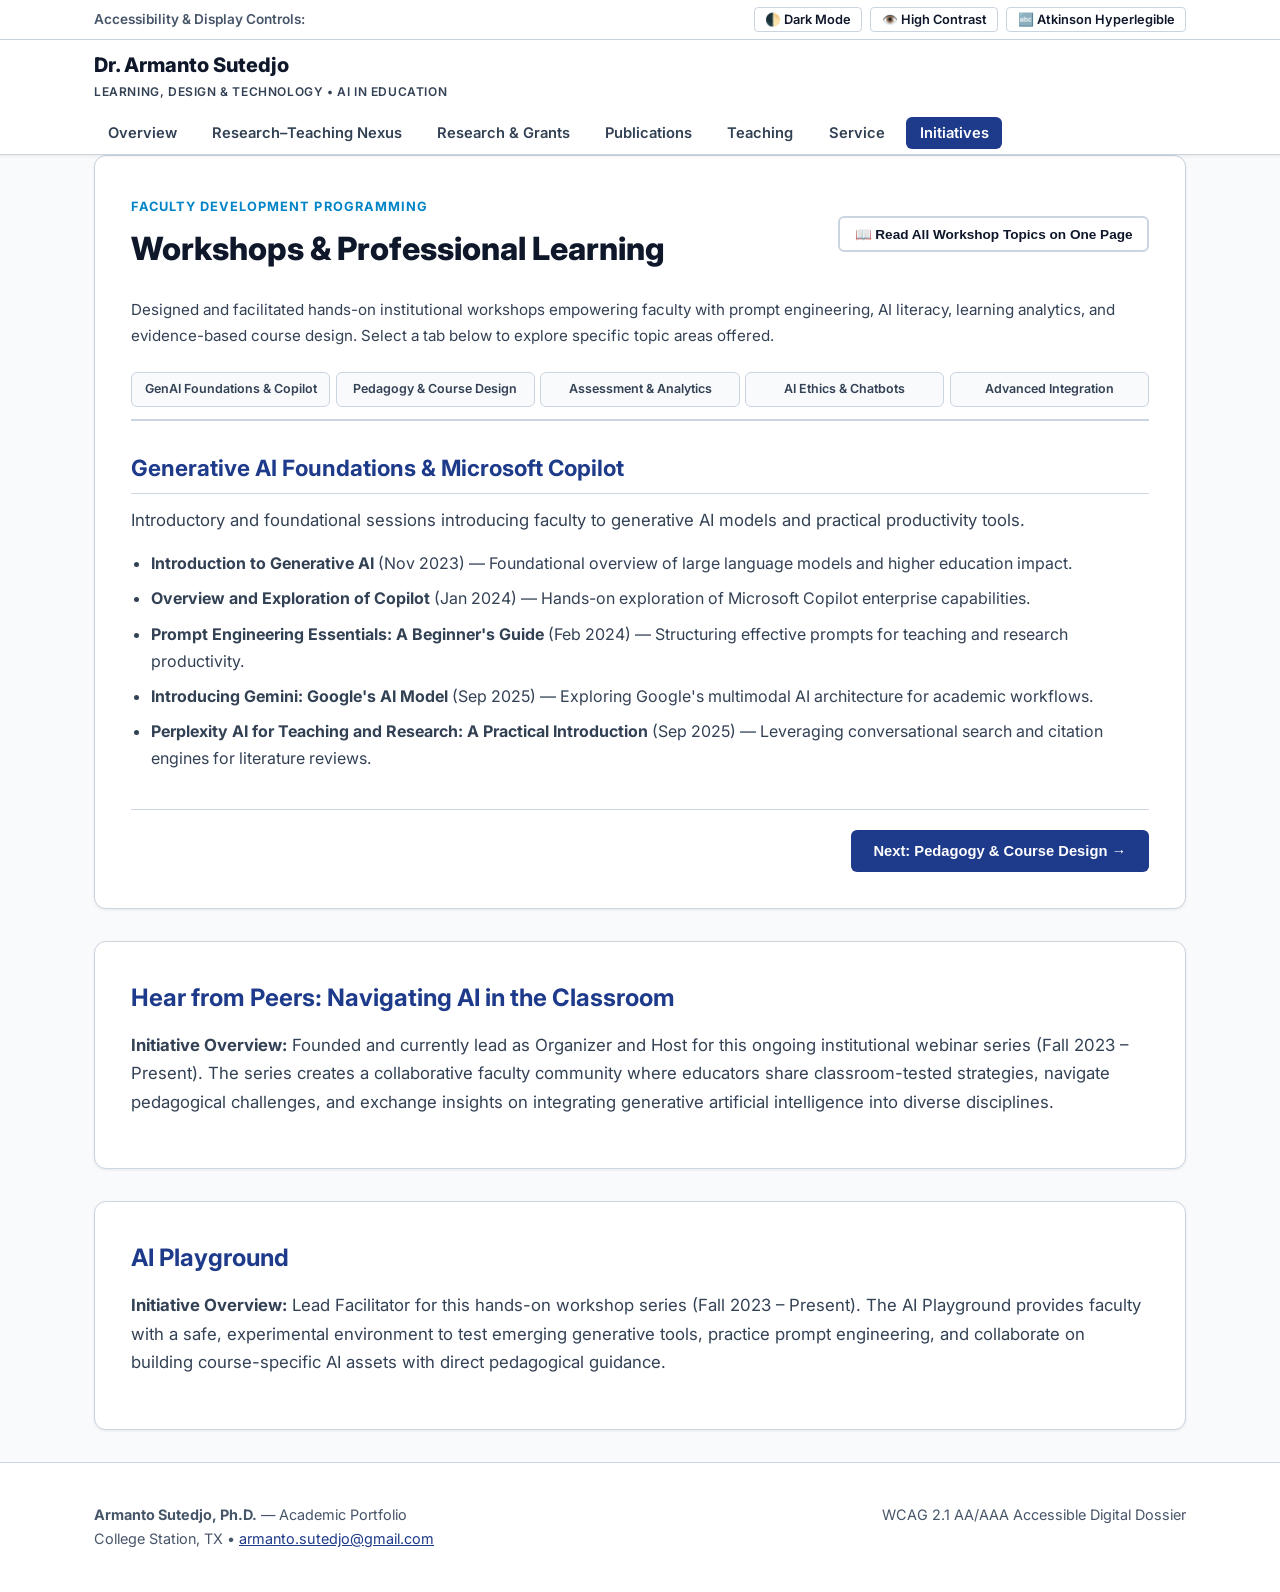
==== initiatives.html @ 825a6c4b "Add files via upload" ====
<!DOCTYPE html>
<html lang="en">
<head>
  <meta charset="UTF-8">
  <meta name="viewport" content="width=device-width, initial-scale=1.0">
  <meta name="description" content="Initiatives & Faculty Development — Academic Portfolio of Dr. Armanto Sutedjo">
  <title>Initiatives | Dr. Armanto Sutedjo</title>
  <link rel="preconnect" href="https://fonts.googleapis.com">
  <link rel="preconnect" href="https://fonts.gstatic.com" crossorigin>
  <link href="https://fonts.googleapis.com/css2?family=Atkinson+Hyperlegible:ital,wght@0,400;0,700;1,400&family=Inter:wght@400;500;600;700;800&family=Fira+Code:wght@500&display=swap" rel="stylesheet">
  <link rel="stylesheet" href="css/styles.css">
</head>
<body>
  <a href="#main-content" class="skip-link">Skip to main content</a>
  <div id="sr-announcer" class="sr-only" aria-live="polite" aria-atomic="true"></div>

  <aside class="a11y-bar" aria-label="Accessibility preferences">
    <div class="container a11y-container">
      <span style="font-weight:600; color:var(--text-light);">Accessibility &amp; Display Controls:</span>
      <div class="a11y-controls">
        <button type="button" class="a11y-btn" id="toggle-theme" aria-pressed="false">🌓 Dark Mode</button>
        <button type="button" class="a11y-btn" id="toggle-contrast" aria-pressed="false">👁️ High Contrast</button>
        <button type="button" class="a11y-btn" id="toggle-font" aria-pressed="false">🔤 Atkinson Hyperlegible</button>
      </div>
    </div>
  </aside>

  <header class="site-header" role="banner">
    <div class="container nav-container">
      <a href="index.html" class="brand-link">
        <span class="brand-name">Dr. Armanto Sutedjo</span>
        <span class="brand-title">Learning, Design &amp; Technology • AI in Education</span>
      </a>
      <nav aria-label="Primary portfolio navigation">
        <ul>
          <li><a href="index.html">Overview</a></li>
          <li><a href="nexus.html">Research–Teaching Nexus</a></li>
          <li><a href="research.html">Research & Grants</a></li>
          <li><a href="publications.html">Publications</a></li>
          <li><a href="teaching.html">Teaching</a></li>
          <li><a href="service.html">Service</a></li>
          <li><a href="initiatives.html" aria-current="page">Initiatives</a></li>
        </ul>
      </nav>
    </div>
  </header>

  <main id="main-content" class="container" role="main">
    
    <!-- Section 1: Workshops (Tabbed by Topic) -->
    <section class="card" aria-labelledby="workshops-heading">
      <div class="tabs-header-bar">
        <div>
          <span style="font-size:0.8rem; font-weight:700; text-transform:uppercase; letter-spacing:0.08em; color:var(--accent);">Faculty Development Programming</span>
          <h1 id="workshops-heading" style="font-size:2rem; font-weight:800; color:var(--text-main); margin-top:0.2rem;">Workshops &amp; Professional Learning</h1>
        </div>
        <div>
          <button type="button" class="btn btn-secondary" id="toggle-all-workshop-tabs" aria-pressed="false" style="padding:0.5rem 0.9rem; font-size:0.85rem;">
            📖 Read All Workshop Topics on One Page
          </button>
        </div>
      </div>

      <p style="color:var(--text-muted); font-size:0.95rem; margin-bottom:1.5rem;">
        Designed and facilitated hands-on institutional workshops empowering faculty with prompt engineering, AI literacy, learning analytics, and evidence-based course design. Select a tab below to explore specific topic areas offered.
      </p>

      <!-- Accessible ARIA Tablist for Workshops (5 tabs fitting strict width-fit grid) -->
      <div class="tablist-nav" id="workshop-tablist" role="tablist" aria-label="Workshop Topic Categories">
        <button type="button" role="tab" class="tab-btn" id="tab-ws-1" aria-selected="true" aria-controls="panel-ws-1" tabindex="0">
          GenAI Foundations &amp; Copilot
        </button>
        <button type="button" role="tab" class="tab-btn" id="tab-ws-2" aria-selected="false" aria-controls="panel-ws-2" tabindex="-1">
          Pedagogy &amp; Course Design
        </button>
        <button type="button" role="tab" class="tab-btn" id="tab-ws-3" aria-selected="false" aria-controls="panel-ws-3" tabindex="-1">
          Assessment &amp; Analytics
        </button>
        <button type="button" role="tab" class="tab-btn" id="tab-ws-4" aria-selected="false" aria-controls="panel-ws-4" tabindex="-1">
          AI Ethics &amp; Chatbots
        </button>
        <button type="button" role="tab" class="tab-btn" id="tab-ws-5" aria-selected="false" aria-controls="panel-ws-5" tabindex="-1">
          Advanced Integration
        </button>
      </div>

      <!-- Tab Panels Container -->
      <div id="workshop-panels-wrapper">

        <!-- Tab 1: GenAI Foundations & Copilot -->
        <section id="panel-ws-1" role="tabpanel" aria-labelledby="tab-ws-1" tabindex="0" class="tab-panel active markdown-body">
          <h2>Generative AI Foundations &amp; Microsoft Copilot</h2>
          <p style="color:var(--text-muted); margin-bottom:1rem;">Introductory and foundational sessions introducing faculty to generative AI models and practical productivity tools.</p>
          <ul style="margin-left:1.25rem; color:var(--text-muted); line-height:1.7;">
            <li><strong>Introduction to Generative AI</strong> (Nov 2023) — Foundational overview of large language models and higher education impact.</li>
            <li><strong>Overview and Exploration of Copilot</strong> (Jan 2024) — Hands-on exploration of Microsoft Copilot enterprise capabilities.</li>
            <li><strong>Prompt Engineering Essentials: A Beginner's Guide</strong> (Feb 2024) — Structuring effective prompts for teaching and research productivity.</li>
            <li><strong>Introducing Gemini: Google's AI Model</strong> (Sep 2025) — Exploring Google's multimodal AI architecture for academic workflows.</li>
            <li><strong>Perplexity AI for Teaching and Research: A Practical Introduction</strong> (Sep 2025) — Leveraging conversational search and citation engines for literature reviews.</li>
          </ul>
          <div class="tab-footer-nav">
            <span></span>
            <button type="button" class="btn btn-primary tab-step-btn" data-goto-tab="tab-ws-2">Next: Pedagogy &amp; Course Design →</button>
          </div>
        </section>

        <!-- Tab 2: Pedagogy & Course Design -->
        <section id="panel-ws-2" role="tabpanel" aria-labelledby="tab-ws-2" tabindex="0" class="tab-panel markdown-body" hidden>
          <h2>Pedagogy &amp; Course Design</h2>
          <p style="color:var(--text-muted); margin-bottom:1rem;">Structured course design series establishing foundational learning outcomes, assessments, and engaging student experiences.</p>
          <ul style="margin-left:1.25rem; color:var(--text-muted); line-height:1.7;">
            <li><strong>Learning Outcomes - Foundations of a Well-Designed Course</strong> (Jun 2024, Nov 2024, Jul 2025) — Crafting measurable learning objectives.</li>
            <li><strong>Assessments - How Do You Know if Students are Achieving Learning Outcomes?</strong> (Jun 2024, Nov 2024, Jul 2025) — Designing aligned formative and summative assessments.</li>
            <li><strong>Learning Experiences - Designing for Deep Learning and Student Engagement</strong> (Jul 2024, Nov 2024, Sep 2025) — Active learning strategies and student-centered course structures.</li>
            <li><strong>Dynamic Engagement with UDL and LMS Tools</strong> (Jan 2025) — Universal Design for Learning principles integrated within digital learning environments.</li>
            <li><strong>Building Community and Dialogue through Your Assignments</strong> (Sep 2025) — Fostering peer interaction and critical inquiry.</li>
          </ul>
          <div class="tab-footer-nav">
            <button type="button" class="btn btn-secondary tab-step-btn" data-goto-tab="tab-ws-1">← Previous: GenAI Foundations</button>
            <button type="button" class="btn btn-primary tab-step-btn" data-goto-tab="tab-ws-3">Next: Assessment &amp; Analytics →</button>
          </div>
        </section>

        <!-- Tab 3: Assessment & Analytics -->
        <section id="panel-ws-3" role="tabpanel" aria-labelledby="tab-ws-3" tabindex="0" class="tab-panel markdown-body" hidden>
          <h2>Assessment &amp; Learning Analytics</h2>
          <p style="color:var(--text-muted); margin-bottom:1rem;">Workshops leveraging Canvas analytics, formative assessment tools, and peer review strategies.</p>
          <ul style="margin-left:1.25rem; color:var(--text-muted); line-height:1.7;">
            <li><strong>How can Analytics Shape Your Teaching? Delve into New Analytics in Canvas</strong> (Mar 2024, Jul 2024) — Interpreting LMS engagement data for timely interventions.</li>
            <li><strong>Data Week: Numbers Don't Lie! Taking Actions with Canvas New Analytics</strong> (Jan 2025) — Actionable data-informed course improvements.</li>
            <li><strong>Peerceptiv's New Features for Peer Assessment</strong> (Sep 2024) — Implementing structured peer review workflows.</li>
            <li><strong>Designing Effective Peer Assessments: A Hands-On Workshop with Peerceptiv</strong> (Sep 2025) — Calibrated peer grading rubrics.</li>
            <li><strong>Click, Engage, Learn: Using Poll Everywhere to Activate Student Thinking</strong> (Sep 2025) — Formative classroom polling and real-time feedback.</li>
          </ul>
          <div class="tab-footer-nav">
            <button type="button" class="btn btn-secondary tab-step-btn" data-goto-tab="tab-ws-2">← Previous: Pedagogy</button>
            <button type="button" class="btn btn-primary tab-step-btn" data-goto-tab="tab-ws-4">Next: AI Ethics &amp; Chatbots →</button>
          </div>
        </section>

        <!-- Tab 4: AI Ethics & Chatbots -->
        <section id="panel-ws-4" role="tabpanel" aria-labelledby="tab-ws-4" tabindex="0" class="tab-panel markdown-body" hidden>
          <h2>AI Ethics, Chatbots &amp; Higher-Order Thinking</h2>
          <p style="color:var(--text-muted); margin-bottom:1rem;">Focusing on academic integrity, ethical frameworks, and course-specific AI assistants.</p>
          <ul style="margin-left:1.25rem; color:var(--text-muted); line-height:1.7;">
            <li><strong>Generative AI: What about Ethics?</strong> (Mar 2024) — Addressing academic integrity, bias, and institutional guidelines.</li>
            <li><strong>Adapting AI in Education Using Course-Specific Chatbots</strong> (Sep 2024) — Building custom teaching assistants for specific course domains.</li>
            <li><strong>Designing Higher Order Thinking Questions using Copilots</strong> (Oct 2024, Mar 2025) — Scaffolding critical thinking through AI prompting.</li>
            <li><strong>Transforming Course Material into Collaborative Learning</strong> (Jan 2025) — AI-assisted curriculum authoring.</li>
          </ul>
          <div class="tab-footer-nav">
            <button type="button" class="btn btn-secondary tab-step-btn" data-goto-tab="tab-ws-3">← Previous: Assessment &amp; Analytics</button>
            <button type="button" class="btn btn-primary tab-step-btn" data-goto-tab="tab-ws-5">Next: Advanced Integration →</button>
          </div>
        </section>

        <!-- Tab 5: Advanced Integration -->
        <section id="panel-ws-5" role="tabpanel" aria-labelledby="tab-ws-5" tabindex="0" class="tab-panel markdown-body" hidden>
          <h2>Advanced Integration &amp; Specialized Workflows</h2>
          <p style="color:var(--text-muted); margin-bottom:1rem;">Advanced pedagogical applications across specialized medical, disciplinary, and productivity workflows.</p>
          <ul style="margin-left:1.25rem; color:var(--text-muted); line-height:1.7;">
            <li><strong>Proctoring Your Exam using Respondus LockDown Browser</strong> (Jun 2025) — Secure digital assessment configuration.</li>
            <li><strong>Integrating AI in Medical Work</strong> (Jun 2025) — Clinical AI literacy and professional application.</li>
            <li><strong>Integrating Social Learning and Peer Review Strategies</strong> (Jun 2025) — Collaborative cohort learning designs.</li>
            <li><strong>From Clicks to Credits: Leveraging Poll Everywhere for Graded and Formative Assessment</strong> (Oct 2025) — Blended assessment frameworks.</li>
            <li><strong>Maximizing Productivity with TAMU AI Tools</strong> (Oct 2025) — Streamlining faculty workflows with institutional tools.</li>
          </ul>
          <div class="tab-footer-nav">
            <button type="button" class="btn btn-secondary tab-step-btn" data-goto-tab="tab-ws-4">← Previous: AI Ethics &amp; Chatbots</button>
            <a href="#peer-heading" class="btn btn-primary">Scroll to Hear from Peers →</a>
          </div>
        </section>

      </div>
    </section>

    <!-- Section 2: Hear from Peers -->
    <section class="card" id="peer-section" aria-labelledby="peer-heading">
      <h2 id="peer-heading" style="font-size:1.5rem; color:var(--primary); margin-bottom:0.75rem;">Hear from Peers: Navigating AI in the Classroom</h2>
      <p style="color:var(--text-muted); font-size:1.05rem; margin-bottom:1rem;">
        <strong>Initiative Overview:</strong> Founded and currently lead as Organizer and Host for this ongoing institutional webinar series (Fall 2023 – Present). The series creates a collaborative faculty community where educators share classroom-tested strategies, navigate pedagogical challenges, and exchange insights on integrating generative artificial intelligence into diverse disciplines.
      </p>
    </section>

    <!-- Section 3: AI Playground -->
    <section class="card" id="playground-section" aria-labelledby="playground-heading">
      <h2 id="playground-heading" style="font-size:1.5rem; color:var(--primary); margin-bottom:0.75rem;">AI Playground</h2>
      <p style="color:var(--text-muted); font-size:1.05rem; margin-bottom:1rem;">
        <strong>Initiative Overview:</strong> Lead Facilitator for this hands-on workshop series (Fall 2023 – Present). The AI Playground provides faculty with a safe, experimental environment to test emerging generative tools, practice prompt engineering, and collaborate on building course-specific AI assets with direct pedagogical guidance.
      </p>
    </section>

  </main>

  <footer role="contentinfo">
    <div class="container" style="display:flex; justify-content:space-between; flex-wrap:wrap; gap:1rem;">
      <div>
        <strong>Armanto Sutedjo, Ph.D.</strong> — Academic Portfolio<br>
        <span>College Station, TX • <a href="mailto:armanto.sutedjo@gmail.com" style="color:var(--primary);">armanto.sutedjo@gmail.com</a></span>
      </div>
      <div>
        <span>WCAG 2.1 AA/AAA Accessible Digital Dossier</span>
      </div>
    </div>
  </footer>

  <script src="js/app.js"></script>
</body>
</html>
---- css/styles.css ----
/* ==========================================================================
   WCAG 2.1 AA/AAA Academic Portfolio Stylesheet
   Dr. Armanto Sutedjo — GitHub Pages Multi-Page Architecture
   ========================================================================== */
:root {
  --font-sans: 'Inter', -apple-system, BlinkMacSystemFont, "Segoe UI", Roboto, sans-serif;
  --font-mono: 'Fira Code', monospace;
  --bg-canvas: #f8fafc;
  --bg-card: #ffffff;
  --bg-card-subtle: #f1f5f9;
  --text-main: #0f172a;
  --text-muted: #334155;
  --text-light: #475569;
  --primary: #1e3a8a;
  --primary-hover: #172554;
  --accent: #0284c7;
  --accent-bg: #e0f2fe;
  --border-color: #cbd5e1;
  --focus-ring: #0284c7;
  --shadow-sm: 0 1px 3px rgba(0,0,0,0.08);
  --shadow-md: 0 4px 6px -1px rgba(0,0,0,0.08), 0 2px 4px -2px rgba(0,0,0,0.04);
}

[data-theme="dark"] {
  --bg-canvas: #090d16;
  --bg-card: #131b2e;
  --bg-card-subtle: #1c2640;
  --text-main: #f8fafc;
  --text-muted: #cbd5e1;
  --text-light: #94a3b8;
  --primary: #60a5fa;
  --primary-hover: #93c5fd;
  --accent: #38bdf8;
  --accent-bg: #0c4a6e;
  --border-color: #334155;
  --focus-ring: #38bdf8;
}

[data-font="hyperlegible"] {
  --font-sans: 'Atkinson Hyperlegible', sans-serif !important;
  letter-spacing: 0.03em;
  word-spacing: 0.05em;
  line-height: 1.8 !important;
}

[data-contrast="high"] {
  --bg-canvas: #ffffff !important;
  --bg-card: #ffffff !important;
  --text-main: #000000 !important;
  --text-muted: #111111 !important;
  --border-color: #000000 !important;
  --primary: #0000ee !important;
  --focus-ring: #d9381e !important;
}

[data-theme="dark"][data-contrast="high"] {
  --bg-canvas: #000000 !important;
  --bg-card: #000000 !important;
  --text-main: #ffffff !important;
  --text-muted: #eeeeee !important;
  --border-color: #ffffff !important;
  --primary: #66b3ff !important;
  --focus-ring: #ffea00 !important;
}

*, *::before, *::after {
  box-sizing: border-box;
  margin: 0;
  padding: 0;
}

body {
  font-family: var(--font-sans);
  background-color: var(--bg-canvas);
  color: var(--text-main);
  line-height: 1.7;
  transition: background-color 0.2s ease, color 0.2s ease;
}

.skip-link {
  position: absolute;
  top: -60px;
  left: 1rem;
  background: var(--primary);
  color: #ffffff;
  padding: 0.75rem 1.25rem;
  font-weight: 700;
  z-index: 10000;
  border-radius: 0 0 6px 6px;
  text-decoration: none;
}
.skip-link:focus {
  top: 0;
  outline: 3px solid var(--accent);
}

.sr-only {
  position: absolute;
  width: 1px;
  height: 1px;
  padding: 0;
  margin: -1px;
  overflow: hidden;
  clip: rect(0, 0, 0, 0);
  white-space: nowrap;
  border: 0;
}

a:focus-visible, button:focus-visible, [tabindex="0"]:focus-visible {
  outline: 3px solid var(--focus-ring);
  outline-offset: 3px;
}

.container {
  max-width: 1140px;
  margin: 0 auto;
  padding: 0 1.5rem;
}

/* Accessibility Bar */
.a11y-bar {
  background-color: var(--bg-card);
  border-bottom: 1px solid var(--border-color);
  padding: 0.45rem 0;
  font-size: 0.85rem;
}
.a11y-container {
  display: flex;
  justify-content: space-between;
  align-items: center;
  flex-wrap: wrap;
  gap: 0.75rem;
}
.a11y-controls {
  display: flex;
  gap: 0.5rem;
  flex-wrap: wrap;
}
.a11y-btn {
  background: transparent;
  border: 1px solid var(--border-color);
  color: var(--text-main);
  padding: 0.25rem 0.65rem;
  border-radius: 4px;
  cursor: pointer;
  font-size: 0.8rem;
  font-family: inherit;
  font-weight: 600;
}
.a11y-btn[aria-pressed="true"] {
  background-color: var(--primary);
  color: #ffffff;
  border-color: var(--primary);
}

/* Site Header & Multi-Page Navigation */
header.site-header {
  position: sticky;
  top: 0;
  background: var(--bg-card);
  border-bottom: 1px solid var(--border-color);
  z-index: 1000;
  box-shadow: var(--shadow-sm);
}
.nav-container {
  display: flex;
  justify-content: space-between;
  align-items: center;
  min-height: 72px;
  flex-wrap: wrap;
  gap: 1rem;
  padding-top: 0.5rem;
  padding-bottom: 0.5rem;
}
.brand-link {
  text-decoration: none;
  color: var(--text-main);
  display: flex;
  flex-direction: column;
}
.brand-name {
  font-size: 1.25rem;
  font-weight: 800;
}
.brand-title {
  font-size: 0.75rem;
  color: var(--text-muted);
  font-weight: 600;
  text-transform: uppercase;
  letter-spacing: 0.05em;
}
nav ul {
  display: flex;
  list-style: none;
  gap: 0.5rem;
  flex-wrap: wrap;
}
nav a {
  text-decoration: none;
  color: var(--text-muted);
  font-weight: 600;
  font-size: 0.92rem;
  padding: 0.45rem 0.85rem;
  border-radius: 6px;
  transition: all 0.2s;
}
nav a:hover {
  background: var(--bg-card-subtle);
  color: var(--primary);
}
nav a[aria-current="page"] {
  background: var(--primary);
  color: #ffffff;
}

/* Content Cards & Markdown Rendered Text */
main {
  padding: 3rem 0 4.5rem;
  min-height: 72vh;
}
.card {
  background: var(--bg-card);
  border: 1px solid var(--border-color);
  border-radius: 12px;
  padding: 2.25rem;
  box-shadow: var(--shadow-sm);
  margin-bottom: 2rem;
}
.markdown-body h1 {
  font-size: 2.25rem;
  font-weight: 800;
  margin-bottom: 0.5rem;
  color: var(--text-main);
}
.markdown-body h2 {
  font-size: 1.4rem;
  font-weight: 700;
  color: var(--primary);
  margin-top: 1.75rem;
  margin-bottom: 0.75rem;
  padding-bottom: 0.35rem;
  border-bottom: 1px solid var(--border-color);
}
.markdown-body p {
  margin-bottom: 1.15rem;
  color: var(--text-muted);
  font-size: 1.05rem;
}
.markdown-body ul {
  margin: 0.75rem 0 1.25rem 1.5rem;
  color: var(--text-muted);
}
.markdown-body li {
  margin-bottom: 0.5rem;
}

/* Grid Layouts */
.hero-grid {
  display: grid;
  grid-template-columns: 1fr 330px;
  gap: 2.5rem;
  align-items: start;
}
.badge-list {
  display: flex;
  flex-wrap: wrap;
  gap: 0.5rem;
  margin: 1.25rem 0;
}
.badge {
  background: var(--accent-bg);
  color: var(--primary);
  border: 1px solid var(--accent);
  padding: 0.3rem 0.75rem;
  border-radius: 999px;
  font-size: 0.8rem;
  font-weight: 600;
}
.btn {
  display: inline-flex;
  align-items: center;
  gap: 0.5rem;
  padding: 0.7rem 1.3rem;
  border-radius: 6px;
  font-weight: 600;
  font-size: 0.92rem;
  text-decoration: none;
  cursor: pointer;
  border: 2px solid transparent;
}
.btn-primary {
  background: var(--primary);
  color: #ffffff;
}
.btn-secondary {
  background: transparent;
  color: var(--text-main);
  border-color: var(--border-color);
}

/* Tables */
.table-responsive {
  overflow-x: auto;
}
table.data-table {
  width: 100%;
  border-collapse: collapse;
  font-size: 0.95rem;
}
table.data-table th, table.data-table td {
  padding: 0.9rem 1rem;
  border-bottom: 1px solid var(--border-color);
  text-align: left;
}
table.data-table th {
  background: var(--bg-card-subtle);
  font-weight: 700;
}

/* Interactive Nexus Diagram */
.diagram-grid {
  display: grid;
  grid-template-columns: 1fr 130px 1fr;
  gap: 1.25rem;
  align-items: center;
  margin: 1.5rem 0;
}
.diagram-col {
  display: flex;
  flex-direction: column;
  gap: 1rem;
}
.diagram-node {
  background: var(--bg-canvas);
  border: 2px solid var(--border-color);
  border-radius: 8px;
  padding: 1.15rem;
  text-align: left;
  cursor: pointer;
  font-family: inherit;
  transition: all 0.2s;
}
.diagram-node[aria-selected="true"] {
  border-color: var(--primary);
  background: var(--accent-bg);
}
.diagram-node h3 {
  font-size: 1rem;
  color: var(--text-main);
  margin: 0.2rem 0;
}
.diagram-node p {
  font-size: 0.85rem;
  color: var(--text-muted);
}
.center-hub {
  background: var(--primary);
  color: #fff;
  width: 110px;
  height: 110px;
  border-radius: 50%;
  display: flex;
  flex-direction: column;
  align-items: center;
  justify-content: center;
  text-align: center;
  font-weight: 700;
  font-size: 0.78rem;
  margin: 0 auto;
  padding: 0.5rem;
}
.nexus-inspector {
  background: var(--bg-card-subtle);
  border-left: 4px solid var(--primary);
  padding: 1.5rem;
  border-radius: 0 8px 8px 0;
  margin-top: 1.5rem;
}
.evidence-grid {
  display: grid;
  grid-template-columns: repeat(auto-fit, minmax(240px, 1fr));
  gap: 1.25rem;
  margin-top: 1rem;
}

/* Publications & Filter */
.filter-bar {
  display: flex;
  gap: 0.5rem;
  flex-wrap: wrap;
  margin-bottom: 1.5rem;
}
.filter-btn {
  background: var(--bg-card-subtle);
  border: 1px solid var(--border-color);
  padding: 0.4rem 0.9rem;
  border-radius: 6px;
  font-weight: 600;
  cursor: pointer;
  color: var(--text-main);
}
.filter-btn.active {
  background: var(--primary);
  color: #ffffff;
  border-color: var(--primary);
}
.pub-item {
  border: 1px solid var(--border-color);
  border-radius: 8px;
  padding: 1.25rem;
  margin-bottom: 1rem;
  background: var(--bg-canvas);
}

/* Accessible Multi-Tab System */
.tabs-header-bar {
  display: flex;
  justify-content: space-between;
  align-items: center;
  flex-wrap: wrap;
  gap: 1rem;
  margin-bottom: 1.25rem;
}
/* ==========================================================================
   ACCESSIBLE MULTI-TAB SYSTEM (WCAG 2.1 AA/AAA ARIA Tablist - Strict Width Fit)
   ========================================================================== */
.tabs-header-bar {
  display: flex;
  justify-content: space-between;
  align-items: center;
  flex-wrap: wrap;
  gap: 1rem;
  margin-bottom: 1.25rem;
}
.tablist-nav {
  display: grid;
  grid-template-columns: repeat(6, minmax(0, 1fr));
  gap: 0.35rem;
  width: 100%;
  max-width: 100%;
  border-bottom: 2px solid var(--border-color);
  padding-bottom: 0.75rem;
  margin-bottom: 1.75rem;
  box-sizing: border-box;
}
.tab-btn {
  background: var(--bg-canvas);
  border: 1px solid var(--border-color);
  color: var(--text-muted);
  padding: 0.55rem 0.25rem;
  border-radius: 6px;
  font-family: inherit;
  font-size: 0.78rem;
  line-height: 1.2;
  font-weight: 600;
  cursor: pointer;
  transition: all 0.2s ease;
  text-align: center;
  display: flex;
  align-items: center;
  justify-content: center;
  width: 100%;
  min-width: 0;
  box-sizing: border-box;
  overflow: hidden;
  text-overflow: ellipsis;
  white-space: nowrap;
}
@media (max-width: 1024px) {
  .tablist-nav {
    grid-template-columns: repeat(3, minmax(0, 1fr));
  }
}
@media (max-width: 580px) {
  .tablist-nav {
    grid-template-columns: repeat(2, minmax(0, 1fr));
  }
  .tab-btn {
    font-size: 0.75rem;
    white-space: normal;
  }
}

@keyframes fadeInTab {
  from { opacity: 0; transform: translateY(3px); }
  to { opacity: 1; transform: translateY(0); }
}
.tab-footer-nav {
  display: flex;
  justify-content: space-between;
  align-items: center;
  margin-top: 2.25rem;
  padding-top: 1.25rem;
  border-top: 1px solid var(--border-color);
  flex-wrap: wrap;
  gap: 1rem;
}
.course-grid {
  display: grid;
  grid-template-columns: repeat(auto-fit, minmax(320px, 1fr));
  gap: 1.25rem;
  margin-top: 1rem;
}
.course-card {
  background: var(--bg-canvas);
  border: 1px solid var(--border-color);
  border-left: 4px solid var(--primary);
  border-radius: 8px;
  padding: 1.5rem;
}
.course-meta-row {
  display: flex;
  justify-content: space-between;
  align-items: center;
  flex-wrap: wrap;
  gap: 0.5rem;
  margin-bottom: 0.5rem;
}

footer {
  background: var(--bg-card);
  border-top: 1px solid var(--border-color);
  padding: 2.5rem 0;
  font-size: 0.9rem;
  color: var(--text-light);
}

@media (max-width: 860px) {
  .hero-grid, .diagram-grid {
    grid-template-columns: 1fr;
  }
}


/* Publications 4-Column Tablist Grid */
#pubs-tablist {
  grid-template-columns: repeat(4, minmax(0, 1fr)) !important;
}
@media (max-width: 900px) {
  #pubs-tablist {
    grid-template-columns: repeat(2, minmax(0, 1fr)) !important;
  }
}
@media (max-width: 500px) {
  #pubs-tablist {
    grid-template-columns: 1fr !important;
  }
}


/* Workshops 5-Column Tablist Grid */
#workshop-tablist {
  grid-template-columns: repeat(5, minmax(0, 1fr)) !important;
}
@media (max-width: 1024px) {
  #workshop-tablist {
    grid-template-columns: repeat(3, minmax(0, 1fr)) !important;
  }
}
@media (max-width: 600px) {
  #workshop-tablist {
    grid-template-columns: repeat(2, minmax(0, 1fr)) !important;
  }
}
@media (max-width: 400px) {
  #workshop-tablist {
    grid-template-columns: 1fr !important;
  }
}
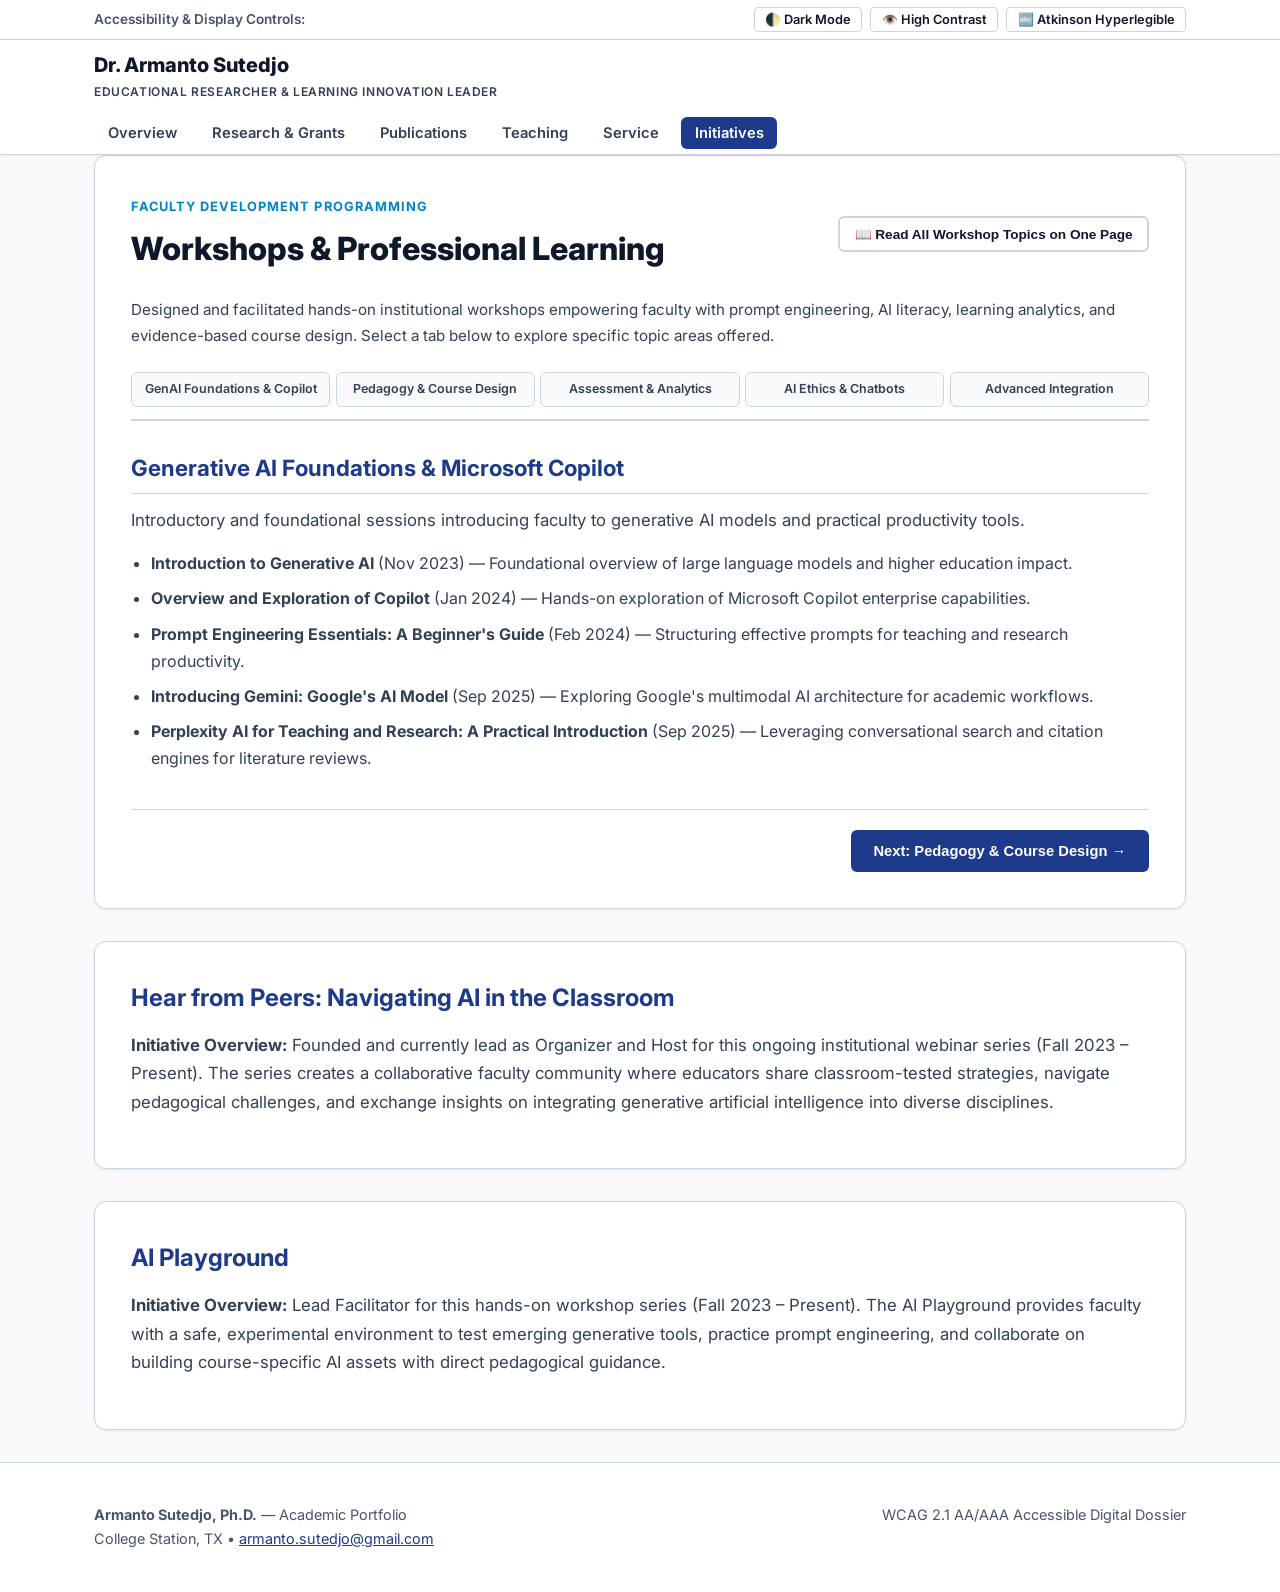
==== commit b61b6e8a: "Add files via upload" ====
--- a/initiatives.html
+++ b/initiatives.html
@@ -29,12 +29,11 @@
     <div class="container nav-container">
       <a href="index.html" class="brand-link">
         <span class="brand-name">Dr. Armanto Sutedjo</span>
-        <span class="brand-title">Learning, Design &amp; Technology • AI in Education</span>
+        <span class="brand-title">Educational Researcher &amp; Learning Innovation Leader</span>
       </a>
       <nav aria-label="Primary portfolio navigation">
         <ul>
           <li><a href="index.html">Overview</a></li>
-          <li><a href="nexus.html">Research–Teaching Nexus</a></li>
           <li><a href="research.html">Research & Grants</a></li>
           <li><a href="publications.html">Publications</a></li>
           <li><a href="teaching.html">Teaching</a></li>
--- a/css/styles.css
+++ b/css/styles.css
@@ -567,3 +567,233 @@
     grid-template-columns: 1fr !important;
   }
 }
+
+
+/* Service 3-Column Tablist Grid */
+#service-tablist {
+  grid-template-columns: repeat(3, minmax(0, 1fr)) !important;
+}
+@media (max-width: 768px) {
+  #service-tablist {
+    grid-template-columns: 1fr !important;
+  }
+}
+
+
+/* Profile single-line buttons */
+.profile-social-row {
+  display: flex;
+  flex-direction: row;
+  flex-wrap: nowrap;
+  justify-content: center;
+  align-items: center;
+  gap: 0.4rem;
+  width: 100%;
+  margin: 1.15rem 0 0.85rem;
+}
+.profile-social-btn {
+  flex: 1 1 0;
+  min-width: 0;
+  display: inline-flex;
+  align-items: center;
+  justify-content: center;
+  gap: 0.35rem;
+  padding: 0.42rem 0.35rem;
+  border-radius: 6px;
+  border: 1px solid var(--border-color);
+  background-color: var(--bg-card);
+  color: var(--text-main);
+  text-decoration: none;
+  font-size: 0.76rem;
+  font-weight: 600;
+  white-space: nowrap;
+  transition: all 0.2s ease;
+}
+.profile-social-btn:hover {
+  background-color: var(--bg-card-subtle);
+  border-color: var(--accent);
+  color: var(--primary);
+}
+.profile-social-btn svg {
+  width: 15px;
+  height: 15px;
+  flex-shrink: 0;
+}
+@media (max-width: 480px) {
+  .profile-social-btn {
+    padding: 0.35rem 0.2rem;
+    font-size: 0.7rem;
+    gap: 0.2rem;
+  }
+  .profile-social-btn svg {
+    width: 13px;
+    height: 13px;
+  }
+}
+
+/* Modern Nexus Diagram */
+.nexus-diagram-card {
+  background: var(--bg-canvas);
+  border: 1px solid var(--border-color);
+  border-radius: 10px;
+  padding: 1.75rem 1.25rem;
+  margin: 1.75rem 0 2rem;
+}
+.nexus-flow-container {
+  display: flex;
+  align-items: center;
+  justify-content: space-between;
+  gap: 0.75rem;
+  position: relative;
+}
+.nexus-stage-box {
+  flex: 1;
+  background: var(--bg-card);
+  border: 2px solid var(--border-color);
+  border-radius: 8px;
+  padding: 1.1rem 0.9rem;
+  text-align: center;
+  box-shadow: var(--shadow-sm);
+  transition: border-color 0.2s ease, transform 0.2s ease;
+}
+.nexus-stage-box:hover {
+  border-color: var(--primary);
+  transform: translateY(-2px);
+}
+.nexus-stage-box.active-stage {
+  border-color: var(--primary);
+  background: linear-gradient(180deg, var(--bg-card) 0%, var(--accent-bg) 100%);
+}
+.stage-number {
+  display: inline-block;
+  font-size: 0.7rem;
+  font-weight: 800;
+  letter-spacing: 0.08em;
+  text-transform: uppercase;
+  color: var(--accent);
+  margin-bottom: 0.2rem;
+}
+.nexus-stage-box h3 {
+  font-size: 1.02rem;
+  color: var(--text-main);
+  margin-bottom: 0.3rem;
+  font-weight: 700;
+}
+.nexus-stage-box p {
+  font-size: 0.8rem;
+  color: var(--text-muted);
+  line-height: 1.35;
+  margin: 0;
+}
+.nexus-arrow {
+  display: flex;
+  flex-direction: column;
+  align-items: center;
+  justify-content: center;
+  color: var(--primary);
+  flex-shrink: 0;
+}
+.nexus-arrow span {
+  font-size: 0.65rem;
+  font-weight: 700;
+  text-transform: uppercase;
+  letter-spacing: 0.05em;
+  color: var(--text-light);
+  margin-top: 0.2rem;
+}
+.nexus-feedback-loop {
+  margin-top: 1.25rem;
+  padding-top: 0.9rem;
+  border-top: 1px dashed var(--border-color);
+  display: flex;
+  align-items: center;
+  justify-content: center;
+  gap: 0.5rem;
+  font-size: 0.82rem;
+  color: var(--primary);
+  font-weight: 600;
+  text-align: center;
+}
+
+/* Three-column Nexus Detail Grid */
+.nexus-three-columns {
+  display: grid;
+  grid-template-columns: repeat(3, minmax(0, 1fr));
+  gap: 1.5rem;
+  margin-top: 1.5rem;
+}
+.nexus-col-card {
+  background: var(--bg-card);
+  border: 1px solid var(--border-color);
+  border-top: 4px solid var(--primary);
+  border-radius: 8px;
+  padding: 1.5rem 1.25rem;
+  display: flex;
+  flex-direction: column;
+  height: 100%;
+}
+.nexus-col-card h3 {
+  font-size: 1.18rem;
+  color: var(--text-main);
+  margin-bottom: 0.25rem;
+  font-weight: 800;
+}
+.nexus-col-subtitle {
+  font-size: 0.82rem;
+  font-weight: 700;
+  color: var(--accent);
+  text-transform: uppercase;
+  letter-spacing: 0.04em;
+  margin-bottom: 0.75rem;
+}
+.nexus-col-desc {
+  font-size: 0.9rem;
+  color: var(--text-muted);
+  line-height: 1.55;
+  margin-bottom: 1.2rem;
+  flex-grow: 0;
+}
+.nexus-col-list {
+  list-style-type: none;
+  padding: 0;
+  margin: 0;
+  border-top: 1px solid var(--border-color);
+  padding-top: 0.9rem;
+  margin-top: auto;
+}
+.nexus-col-list li {
+  position: relative;
+  padding-left: 1.15rem;
+  font-size: 0.87rem;
+  color: var(--text-main);
+  margin-bottom: 0.5rem;
+  font-weight: 500;
+}
+.nexus-col-list li::before {
+  content: "•";
+  position: absolute;
+  left: 0;
+  color: var(--accent);
+  font-weight: bold;
+  font-size: 1.1rem;
+  line-height: 1;
+}
+
+@media (max-width: 900px) {
+  .nexus-three-columns {
+    grid-template-columns: 1fr;
+  }
+  .nexus-flow-container {
+    flex-direction: column;
+  }
+  .nexus-stage-box {
+    width: 100%;
+  }
+  .nexus-arrow {
+    transform: rotate(90deg);
+    margin: 0.35rem 0;
+  }
+  .nexus-arrow span {
+    display: none;
+  }
+}
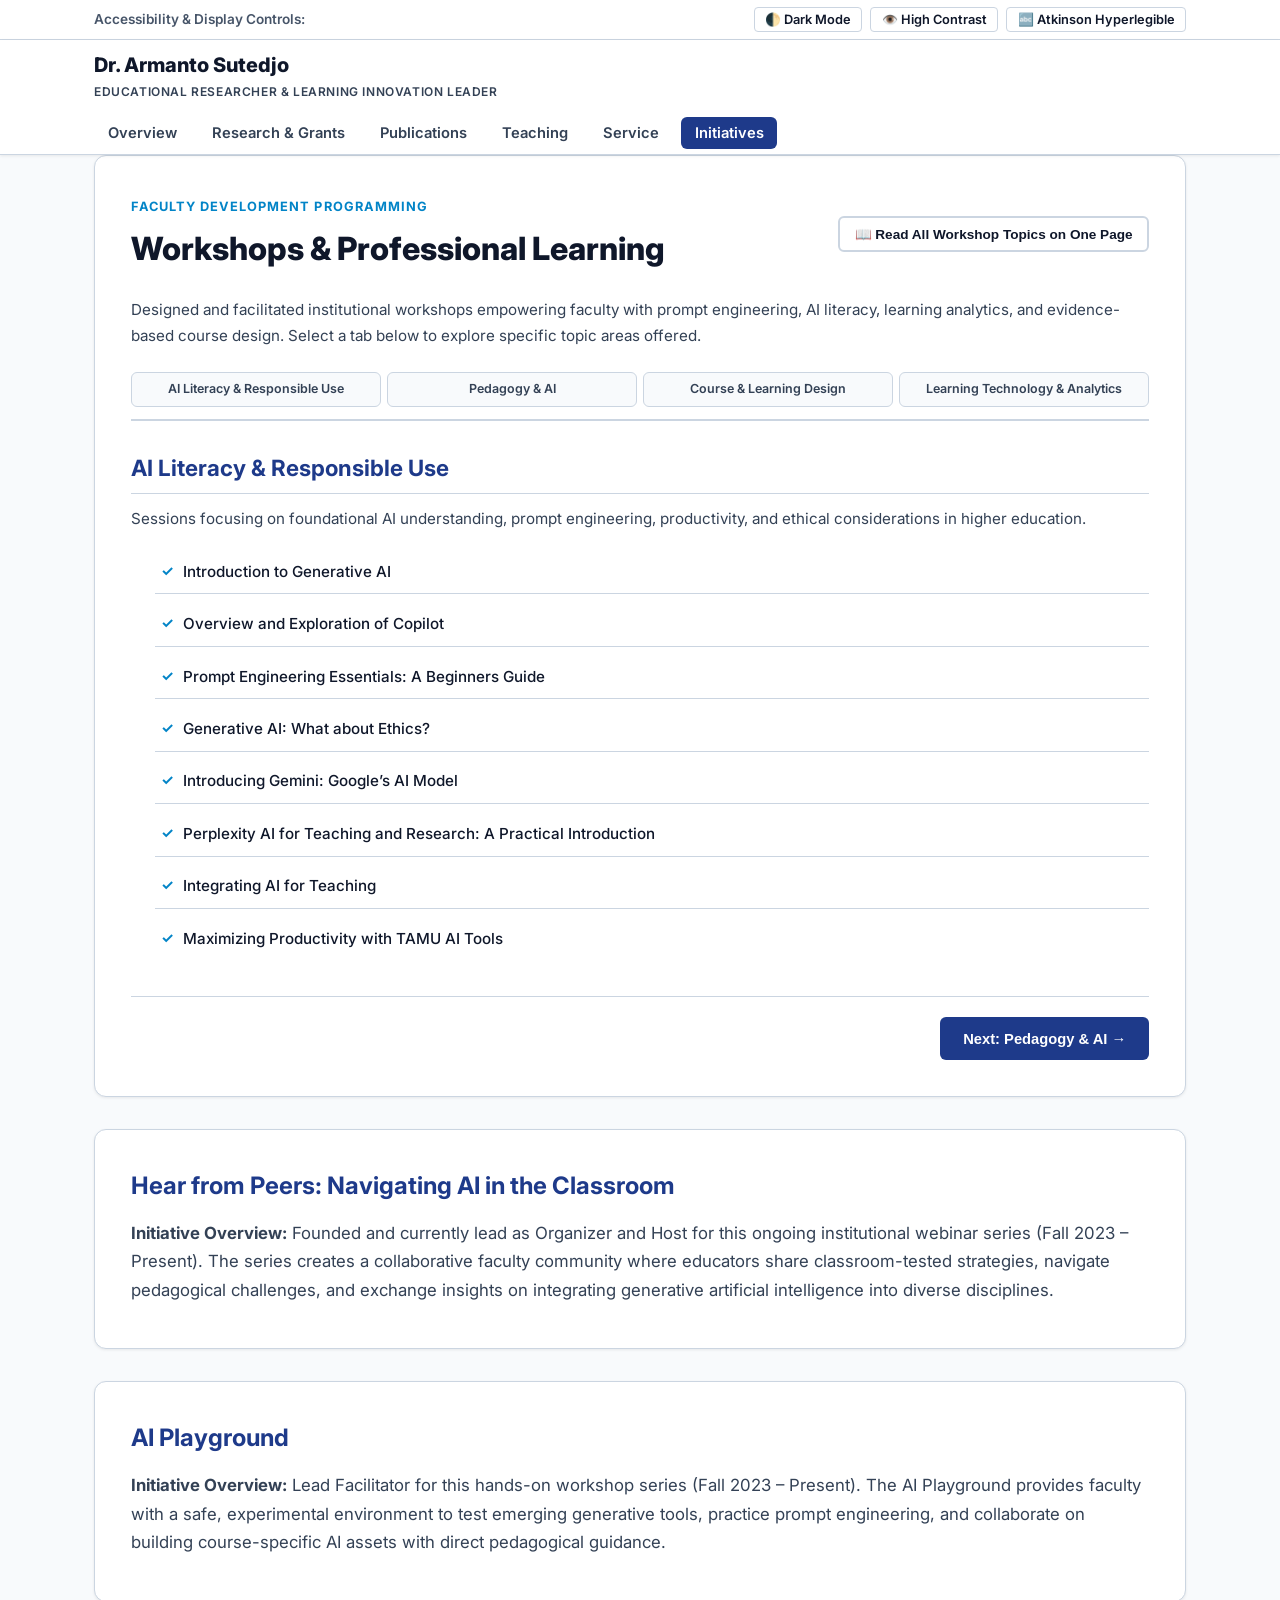
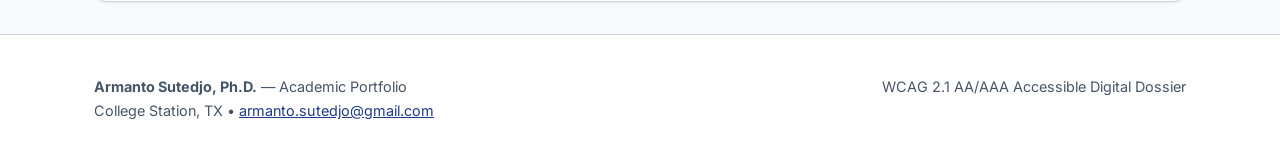
==== commit d0d901ee: "Add files via upload" ====
--- a/initiatives.html
+++ b/initiatives.html
@@ -9,6 +9,70 @@
   <link rel="preconnect" href="https://fonts.gstatic.com" crossorigin>
   <link href="https://fonts.googleapis.com/css2?family=Atkinson+Hyperlegible:ital,wght@0,400;0,700;1,400&family=Inter:wght@400;500;600;700;800&family=Fira+Code:wght@500&display=swap" rel="stylesheet">
   <link rel="stylesheet" href="css/styles.css">
+  <style>
+    /* Workshop Tablist 4-column strict width grid */
+    #workshop-tablist {
+      display: grid !important;
+      grid-template-columns: repeat(4, minmax(0, 1fr)) !important;
+      gap: 0.35rem !important;
+      width: 100% !important;
+      box-sizing: border-box !important;
+    }
+    #workshop-tablist .tab-btn {
+      width: 100% !important;
+      padding: 0.55rem 0.3rem !important;
+      font-size: 0.78rem !important;
+      text-align: center !important;
+      justify-content: center !important;
+      white-space: nowrap !important;
+      overflow: hidden !important;
+      text-overflow: ellipsis !important;
+    }
+    @media (max-width: 900px) {
+      #workshop-tablist {
+        grid-template-columns: repeat(2, minmax(0, 1fr)) !important;
+      }
+      #workshop-tablist .tab-btn {
+        white-space: normal !important;
+      }
+    }
+    @media (max-width: 520px) {
+      #workshop-tablist {
+        grid-template-columns: 1fr !important;
+      }
+    }
+    #workshop-panels-wrapper > section {
+      display: none;
+    }
+    #workshop-panels-wrapper > section.active {
+      display: block !important;
+    }
+    .workshop-title-list {
+      list-style-type: none;
+      padding: 0;
+      margin: 1rem 0 1.5rem;
+    }
+    .workshop-title-list li {
+      position: relative;
+      padding: 0.55rem 0.75rem 0.55rem 1.75rem;
+      border-bottom: 1px solid var(--border-color);
+      font-size: 0.95rem;
+      color: var(--text-main);
+      font-weight: 500;
+    }
+    .workshop-title-list li:last-child {
+      border-bottom: none;
+    }
+    .workshop-title-list li::before {
+      content: "✓";
+      position: absolute;
+      left: 0.4rem;
+      top: 0.55rem;
+      color: var(--accent);
+      font-weight: 700;
+      font-size: 0.9rem;
+    }
+  </style>
 </head>
 <body>
   <a href="#main-content" class="skip-link">Skip to main content</a>
@@ -34,7 +98,7 @@
       <nav aria-label="Primary portfolio navigation">
         <ul>
           <li><a href="index.html">Overview</a></li>
-          <li><a href="research.html">Research & Grants</a></li>
+          <li><a href="research.html">Research &amp; Grants</a></li>
           <li><a href="publications.html">Publications</a></li>
           <li><a href="teaching.html">Teaching</a></li>
           <li><a href="service.html">Service</a></li>
@@ -46,7 +110,7 @@
 
   <main id="main-content" class="container" role="main">
     
-    <!-- Section 1: Workshops (Tabbed by Topic) -->
+    <!-- Section 1: Workshops & Professional Learning (Tabbed by 4 Categories) -->
     <section class="card" aria-labelledby="workshops-heading">
       <div class="tabs-header-bar">
         <div>
@@ -61,112 +125,101 @@
       </div>
 
       <p style="color:var(--text-muted); font-size:0.95rem; margin-bottom:1.5rem;">
-        Designed and facilitated hands-on institutional workshops empowering faculty with prompt engineering, AI literacy, learning analytics, and evidence-based course design. Select a tab below to explore specific topic areas offered.
+        Designed and facilitated institutional workshops empowering faculty with prompt engineering, AI literacy, learning analytics, and evidence-based course design. Select a tab below to explore specific topic areas offered.
       </p>
 
-      <!-- Accessible ARIA Tablist for Workshops (5 tabs fitting strict width-fit grid) -->
+      <!-- Accessible ARIA Tablist for Workshops (4 tabs fitting strict width-fit grid) -->
       <div class="tablist-nav" id="workshop-tablist" role="tablist" aria-label="Workshop Topic Categories">
         <button type="button" role="tab" class="tab-btn" id="tab-ws-1" aria-selected="true" aria-controls="panel-ws-1" tabindex="0">
-          GenAI Foundations &amp; Copilot
+          AI Literacy &amp; Responsible Use
         </button>
         <button type="button" role="tab" class="tab-btn" id="tab-ws-2" aria-selected="false" aria-controls="panel-ws-2" tabindex="-1">
-          Pedagogy &amp; Course Design
+          Pedagogy &amp; AI
         </button>
         <button type="button" role="tab" class="tab-btn" id="tab-ws-3" aria-selected="false" aria-controls="panel-ws-3" tabindex="-1">
-          Assessment &amp; Analytics
+          Course &amp; Learning Design
         </button>
         <button type="button" role="tab" class="tab-btn" id="tab-ws-4" aria-selected="false" aria-controls="panel-ws-4" tabindex="-1">
-          AI Ethics &amp; Chatbots
-        </button>
-        <button type="button" role="tab" class="tab-btn" id="tab-ws-5" aria-selected="false" aria-controls="panel-ws-5" tabindex="-1">
-          Advanced Integration
+          Learning Technology &amp; Analytics
         </button>
       </div>
 
       <!-- Tab Panels Container -->
       <div id="workshop-panels-wrapper">
 
-        <!-- Tab 1: GenAI Foundations & Copilot -->
+        <!-- Tab 1: AI Literacy & Responsible Use -->
         <section id="panel-ws-1" role="tabpanel" aria-labelledby="tab-ws-1" tabindex="0" class="tab-panel active markdown-body">
-          <h2>Generative AI Foundations &amp; Microsoft Copilot</h2>
-          <p style="color:var(--text-muted); margin-bottom:1rem;">Introductory and foundational sessions introducing faculty to generative AI models and practical productivity tools.</p>
-          <ul style="margin-left:1.25rem; color:var(--text-muted); line-height:1.7;">
-            <li><strong>Introduction to Generative AI</strong> (Nov 2023) — Foundational overview of large language models and higher education impact.</li>
-            <li><strong>Overview and Exploration of Copilot</strong> (Jan 2024) — Hands-on exploration of Microsoft Copilot enterprise capabilities.</li>
-            <li><strong>Prompt Engineering Essentials: A Beginner's Guide</strong> (Feb 2024) — Structuring effective prompts for teaching and research productivity.</li>
-            <li><strong>Introducing Gemini: Google's AI Model</strong> (Sep 2025) — Exploring Google's multimodal AI architecture for academic workflows.</li>
-            <li><strong>Perplexity AI for Teaching and Research: A Practical Introduction</strong> (Sep 2025) — Leveraging conversational search and citation engines for literature reviews.</li>
+          <h2>AI Literacy &amp; Responsible Use</h2>
+          <p style="color:var(--text-muted); font-size:0.95rem;">Sessions focusing on foundational AI understanding, prompt engineering, productivity, and ethical considerations in higher education.</p>
+          <ul class="workshop-title-list">
+            <li>Introduction to Generative AI</li>
+            <li>Overview and Exploration of Copilot</li>
+            <li>Prompt Engineering Essentials: A Beginners Guide</li>
+            <li>Generative AI: What about Ethics?</li>
+            <li>Introducing Gemini: Google’s AI Model</li>
+            <li>Perplexity AI for Teaching and Research: A Practical Introduction</li>
+            <li>Integrating AI for Teaching</li>
+            <li>Maximizing Productivity with TAMU AI Tools</li>
           </ul>
           <div class="tab-footer-nav">
             <span></span>
-            <button type="button" class="btn btn-primary tab-step-btn" data-goto-tab="tab-ws-2">Next: Pedagogy &amp; Course Design →</button>
+            <button type="button" class="btn btn-primary tab-step-btn" data-goto-tab="tab-ws-2">Next: Pedagogy &amp; AI →</button>
           </div>
         </section>
 
-        <!-- Tab 2: Pedagogy & Course Design -->
-        <section id="panel-ws-2" role="tabpanel" aria-labelledby="tab-ws-2" tabindex="0" class="tab-panel markdown-body" hidden>
-          <h2>Pedagogy &amp; Course Design</h2>
-          <p style="color:var(--text-muted); margin-bottom:1rem;">Structured course design series establishing foundational learning outcomes, assessments, and engaging student experiences.</p>
-          <ul style="margin-left:1.25rem; color:var(--text-muted); line-height:1.7;">
-            <li><strong>Learning Outcomes - Foundations of a Well-Designed Course</strong> (Jun 2024, Nov 2024, Jul 2025) — Crafting measurable learning objectives.</li>
-            <li><strong>Assessments - How Do You Know if Students are Achieving Learning Outcomes?</strong> (Jun 2024, Nov 2024, Jul 2025) — Designing aligned formative and summative assessments.</li>
-            <li><strong>Learning Experiences - Designing for Deep Learning and Student Engagement</strong> (Jul 2024, Nov 2024, Sep 2025) — Active learning strategies and student-centered course structures.</li>
-            <li><strong>Dynamic Engagement with UDL and LMS Tools</strong> (Jan 2025) — Universal Design for Learning principles integrated within digital learning environments.</li>
-            <li><strong>Building Community and Dialogue through Your Assignments</strong> (Sep 2025) — Fostering peer interaction and critical inquiry.</li>
+        <!-- Tab 2: Pedagogy & AI -->
+        <section id="panel-ws-2" role="tabpanel" aria-labelledby="tab-ws-2" tabindex="0" class="tab-panel markdown-body">
+          <h2>Pedagogy &amp; AI</h2>
+          <p style="color:var(--text-muted); font-size:0.95rem;">Pedagogical approaches for embedding generative AI into teaching, higher-order thinking, and domain-specific curricula.</p>
+          <ul class="workshop-title-list">
+            <li>Adapting AI in Education Using Course-Specific Chatbots</li>
+            <li>Designing Higher Order Thinking Questions using Copilot</li>
+            <li>Integrating AI in Medical Work</li>
+            <li>Student-Centered Learning Experience Design with Generative AI</li>
           </ul>
           <div class="tab-footer-nav">
-            <button type="button" class="btn btn-secondary tab-step-btn" data-goto-tab="tab-ws-1">← Previous: GenAI Foundations</button>
-            <button type="button" class="btn btn-primary tab-step-btn" data-goto-tab="tab-ws-3">Next: Assessment &amp; Analytics →</button>
+            <button type="button" class="btn btn-secondary tab-step-btn" data-goto-tab="tab-ws-1">← Previous: AI Literacy &amp; Responsible Use</button>
+            <button type="button" class="btn btn-primary tab-step-btn" data-goto-tab="tab-ws-3">Next: Course &amp; Learning Design →</button>
           </div>
         </section>
 
-        <!-- Tab 3: Assessment & Analytics -->
-        <section id="panel-ws-3" role="tabpanel" aria-labelledby="tab-ws-3" tabindex="0" class="tab-panel markdown-body" hidden>
-          <h2>Assessment &amp; Learning Analytics</h2>
-          <p style="color:var(--text-muted); margin-bottom:1rem;">Workshops leveraging Canvas analytics, formative assessment tools, and peer review strategies.</p>
-          <ul style="margin-left:1.25rem; color:var(--text-muted); line-height:1.7;">
-            <li><strong>How can Analytics Shape Your Teaching? Delve into New Analytics in Canvas</strong> (Mar 2024, Jul 2024) — Interpreting LMS engagement data for timely interventions.</li>
-            <li><strong>Data Week: Numbers Don't Lie! Taking Actions with Canvas New Analytics</strong> (Jan 2025) — Actionable data-informed course improvements.</li>
-            <li><strong>Peerceptiv's New Features for Peer Assessment</strong> (Sep 2024) — Implementing structured peer review workflows.</li>
-            <li><strong>Designing Effective Peer Assessments: A Hands-On Workshop with Peerceptiv</strong> (Sep 2025) — Calibrated peer grading rubrics.</li>
-            <li><strong>Click, Engage, Learn: Using Poll Everywhere to Activate Student Thinking</strong> (Sep 2025) — Formative classroom polling and real-time feedback.</li>
+        <!-- Tab 3: Course & Learning Design -->
+        <section id="panel-ws-3" role="tabpanel" aria-labelledby="tab-ws-3" tabindex="0" class="tab-panel markdown-body">
+          <h2>Course &amp; Learning Design</h2>
+          <p style="color:var(--text-muted); font-size:0.95rem;">Intentional instructional design frameworks, assessment alignment, UDL, and community building.</p>
+          <ul class="workshop-title-list">
+            <li>Foundations of a Well-Designed Course</li>
+            <li>How Do You Know if Students are Achieving the Learning Outcomes?</li>
+            <li>Designing for Deep Learning and Student Engagement</li>
+            <li>Dynamic Engagement with UDL and LMS Tools</li>
+            <li>Building Community and Dialogue through Your Assignments</li>
           </ul>
           <div class="tab-footer-nav">
-            <button type="button" class="btn btn-secondary tab-step-btn" data-goto-tab="tab-ws-2">← Previous: Pedagogy</button>
-            <button type="button" class="btn btn-primary tab-step-btn" data-goto-tab="tab-ws-4">Next: AI Ethics &amp; Chatbots →</button>
+            <button type="button" class="btn btn-secondary tab-step-btn" data-goto-tab="tab-ws-2">← Previous: Pedagogy &amp; AI</button>
+            <button type="button" class="btn btn-primary tab-step-btn" data-goto-tab="tab-ws-4">Next: Learning Technology &amp; Analytics →</button>
           </div>
         </section>
 
-        <!-- Tab 4: AI Ethics & Chatbots -->
-        <section id="panel-ws-4" role="tabpanel" aria-labelledby="tab-ws-4" tabindex="0" class="tab-panel markdown-body" hidden>
-          <h2>AI Ethics, Chatbots &amp; Higher-Order Thinking</h2>
-          <p style="color:var(--text-muted); margin-bottom:1rem;">Focusing on academic integrity, ethical frameworks, and course-specific AI assistants.</p>
-          <ul style="margin-left:1.25rem; color:var(--text-muted); line-height:1.7;">
-            <li><strong>Generative AI: What about Ethics?</strong> (Mar 2024) — Addressing academic integrity, bias, and institutional guidelines.</li>
-            <li><strong>Adapting AI in Education Using Course-Specific Chatbots</strong> (Sep 2024) — Building custom teaching assistants for specific course domains.</li>
-            <li><strong>Designing Higher Order Thinking Questions using Copilots</strong> (Oct 2024, Mar 2025) — Scaffolding critical thinking through AI prompting.</li>
-            <li><strong>Transforming Course Material into Collaborative Learning</strong> (Jan 2025) — AI-assisted curriculum authoring.</li>
+        <!-- Tab 4: Learning Technology & Analytics -->
+        <section id="panel-ws-4" role="tabpanel" aria-labelledby="tab-ws-4" tabindex="0" class="tab-panel markdown-body">
+          <h2>Learning Technology &amp; Analytics</h2>
+          <p style="color:var(--text-muted); font-size:0.95rem;">Workshops leveraging LMS analytics, collaborative learning technologies, formative assessment, and digital proctoring.</p>
+          <ul class="workshop-title-list">
+            <li>How can Analytics Shape Your Teaching? Delve into New Analytics in Canvas</li>
+            <li>Numbers Don’t Lie! Taking Actions with Canvas New Analytics</li>
+            <li>What If Synthesizing Insights from Canvas Analytic Enhanced the Way We Teach?</li>
+            <li>Engage Your Students Better Using Canvas Course Analytics</li>
+            <li>Peerceptiv’s New Features for Peer Assessment</li>
+            <li>Designing Effective Peer Assessments: A Hands-On Workshop with Peerceptiv</li>
+            <li>Click, Engage, Learn: Using Poll Everywhere to Activate Student Thinking</li>
+            <li>From Clicks to Credits: Leveraging Poll Everywhere for Graded and Formative Assessment</li>
+            <li>Transforming Course Material into Collaborative Learning</li>
+            <li>Integrating Social Learning and Peer Review Strategies</li>
+            <li>Proctoring Your Exam using Respondus LockDown Browser</li>
           </ul>
           <div class="tab-footer-nav">
-            <button type="button" class="btn btn-secondary tab-step-btn" data-goto-tab="tab-ws-3">← Previous: Assessment &amp; Analytics</button>
-            <button type="button" class="btn btn-primary tab-step-btn" data-goto-tab="tab-ws-5">Next: Advanced Integration →</button>
-          </div>
-        </section>
-
-        <!-- Tab 5: Advanced Integration -->
-        <section id="panel-ws-5" role="tabpanel" aria-labelledby="tab-ws-5" tabindex="0" class="tab-panel markdown-body" hidden>
-          <h2>Advanced Integration &amp; Specialized Workflows</h2>
-          <p style="color:var(--text-muted); margin-bottom:1rem;">Advanced pedagogical applications across specialized medical, disciplinary, and productivity workflows.</p>
-          <ul style="margin-left:1.25rem; color:var(--text-muted); line-height:1.7;">
-            <li><strong>Proctoring Your Exam using Respondus LockDown Browser</strong> (Jun 2025) — Secure digital assessment configuration.</li>
-            <li><strong>Integrating AI in Medical Work</strong> (Jun 2025) — Clinical AI literacy and professional application.</li>
-            <li><strong>Integrating Social Learning and Peer Review Strategies</strong> (Jun 2025) — Collaborative cohort learning designs.</li>
-            <li><strong>From Clicks to Credits: Leveraging Poll Everywhere for Graded and Formative Assessment</strong> (Oct 2025) — Blended assessment frameworks.</li>
-            <li><strong>Maximizing Productivity with TAMU AI Tools</strong> (Oct 2025) — Streamlining faculty workflows with institutional tools.</li>
-          </ul>
-          <div class="tab-footer-nav">
-            <button type="button" class="btn btn-secondary tab-step-btn" data-goto-tab="tab-ws-4">← Previous: AI Ethics &amp; Chatbots</button>
-            <a href="#peer-heading" class="btn btn-primary">Scroll to Hear from Peers →</a>
+            <button type="button" class="btn btn-secondary tab-step-btn" data-goto-tab="tab-ws-3">← Previous: Course &amp; Learning Design</button>
+            <a href="#peer-heading" class="btn btn-primary">Explore Hear from Peers ↓</a>
           </div>
         </section>
 
@@ -176,7 +229,7 @@
     <!-- Section 2: Hear from Peers -->
     <section class="card" id="peer-section" aria-labelledby="peer-heading">
       <h2 id="peer-heading" style="font-size:1.5rem; color:var(--primary); margin-bottom:0.75rem;">Hear from Peers: Navigating AI in the Classroom</h2>
-      <p style="color:var(--text-muted); font-size:1.05rem; margin-bottom:1rem;">
+      <p style="color:var(--text-muted); font-size:1.05rem; line-height:1.7; margin-bottom:0.5rem;">
         <strong>Initiative Overview:</strong> Founded and currently lead as Organizer and Host for this ongoing institutional webinar series (Fall 2023 – Present). The series creates a collaborative faculty community where educators share classroom-tested strategies, navigate pedagogical challenges, and exchange insights on integrating generative artificial intelligence into diverse disciplines.
       </p>
     </section>
@@ -184,7 +237,7 @@
     <!-- Section 3: AI Playground -->
     <section class="card" id="playground-section" aria-labelledby="playground-heading">
       <h2 id="playground-heading" style="font-size:1.5rem; color:var(--primary); margin-bottom:0.75rem;">AI Playground</h2>
-      <p style="color:var(--text-muted); font-size:1.05rem; margin-bottom:1rem;">
+      <p style="color:var(--text-muted); font-size:1.05rem; line-height:1.7; margin-bottom:0.5rem;">
         <strong>Initiative Overview:</strong> Lead Facilitator for this hands-on workshop series (Fall 2023 – Present). The AI Playground provides faculty with a safe, experimental environment to test emerging generative tools, practice prompt engineering, and collaborate on building course-specific AI assets with direct pedagogical guidance.
       </p>
     </section>
@@ -204,5 +257,98 @@
   </footer>
 
   <script src="js/app.js"></script>
+
+  <!-- Inline Tab Switcher for Workshops (Direct, responsive, and robust) -->
+  <script>
+    (function() {
+      function setupWorkshopTabs() {
+        var tablist = document.getElementById('workshop-tablist');
+        var panelsWrapper = document.getElementById('workshop-panels-wrapper');
+        if (!tablist || !panelsWrapper) return;
+
+        var tabs = Array.from(tablist.querySelectorAll('[role="tab"]'));
+        var panels = Array.from(panelsWrapper.children);
+
+        function activateTab(tab) {
+          var targetId = tab.getAttribute('aria-controls');
+          tabs.forEach(function(t) {
+            t.setAttribute('aria-selected', 'false');
+            t.setAttribute('tabindex', '-1');
+          });
+          panels.forEach(function(p) {
+            p.classList.remove('active');
+            p.style.display = 'none';
+          });
+
+          tab.setAttribute('aria-selected', 'true');
+          tab.setAttribute('tabindex', '0');
+
+          var targetPanel = document.getElementById(targetId);
+          if (targetPanel) {
+            targetPanel.classList.add('active');
+            targetPanel.style.display = 'block';
+          }
+        }
+
+        tabs.forEach(function(tab, index) {
+          tab.onclick = function(e) {
+            e.preventDefault();
+            activateTab(tab);
+          };
+          tab.onkeydown = function(e) {
+            var newIndex = null;
+            if (e.key === 'ArrowRight') newIndex = (index + 1) % tabs.length;
+            if (e.key === 'ArrowLeft') newIndex = (index - 1 + tabs.length) % tabs.length;
+            if (e.key === 'Home') newIndex = 0;
+            if (e.key === 'End') newIndex = tabs.length - 1;
+            if (newIndex !== null) {
+              e.preventDefault();
+              tabs[newIndex].focus();
+              activateTab(tabs[newIndex]);
+            }
+          };
+        });
+
+        panelsWrapper.querySelectorAll('.tab-step-btn').forEach(function(btn) {
+          btn.onclick = function(e) {
+            e.preventDefault();
+            var targetTabId = btn.getAttribute('data-goto-tab');
+            var targetTab = document.getElementById(targetTabId);
+            if (targetTab) {
+              targetTab.focus();
+              activateTab(targetTab);
+            }
+          };
+        });
+
+        var showAllBtn = document.getElementById('toggle-all-workshop-tabs');
+        if (showAllBtn) {
+          showAllBtn.onclick = function(e) {
+            e.preventDefault();
+            var isExpanded = showAllBtn.getAttribute('aria-pressed') === 'true';
+            if (isExpanded) {
+              showAllBtn.setAttribute('aria-pressed', 'false');
+              showAllBtn.textContent = '📖 Read All Workshop Topics on One Page';
+              var activeTab = tablist.querySelector('[aria-selected="true"]') || tabs[0];
+              activateTab(activeTab);
+            } else {
+              showAllBtn.setAttribute('aria-pressed', 'true');
+              showAllBtn.textContent = '🗂️ Return to Tabbed View';
+              panels.forEach(function(p) {
+                p.classList.add('active');
+                p.style.display = 'block';
+              });
+            }
+          };
+        }
+      }
+
+      if (document.readyState === 'loading') {
+        document.addEventListener('DOMContentLoaded', setupWorkshopTabs);
+      } else {
+        setupWorkshopTabs();
+      }
+    })();
+  </script>
 </body>
 </html>
--- a/css/styles.css
+++ b/css/styles.css
@@ -548,21 +548,16 @@
 }
 
 
-/* Workshops 5-Column Tablist Grid */
+/* Workshops 4-Column Tablist Grid */
 #workshop-tablist {
-  grid-template-columns: repeat(5, minmax(0, 1fr)) !important;
-}
-@media (max-width: 1024px) {
-  #workshop-tablist {
-    grid-template-columns: repeat(3, minmax(0, 1fr)) !important;
-  }
-}
-@media (max-width: 600px) {
+  grid-template-columns: repeat(4, minmax(0, 1fr)) !important;
+}
+@media (max-width: 900px) {
   #workshop-tablist {
     grid-template-columns: repeat(2, minmax(0, 1fr)) !important;
   }
 }
-@media (max-width: 400px) {
+@media (max-width: 520px) {
   #workshop-tablist {
     grid-template-columns: 1fr !important;
   }
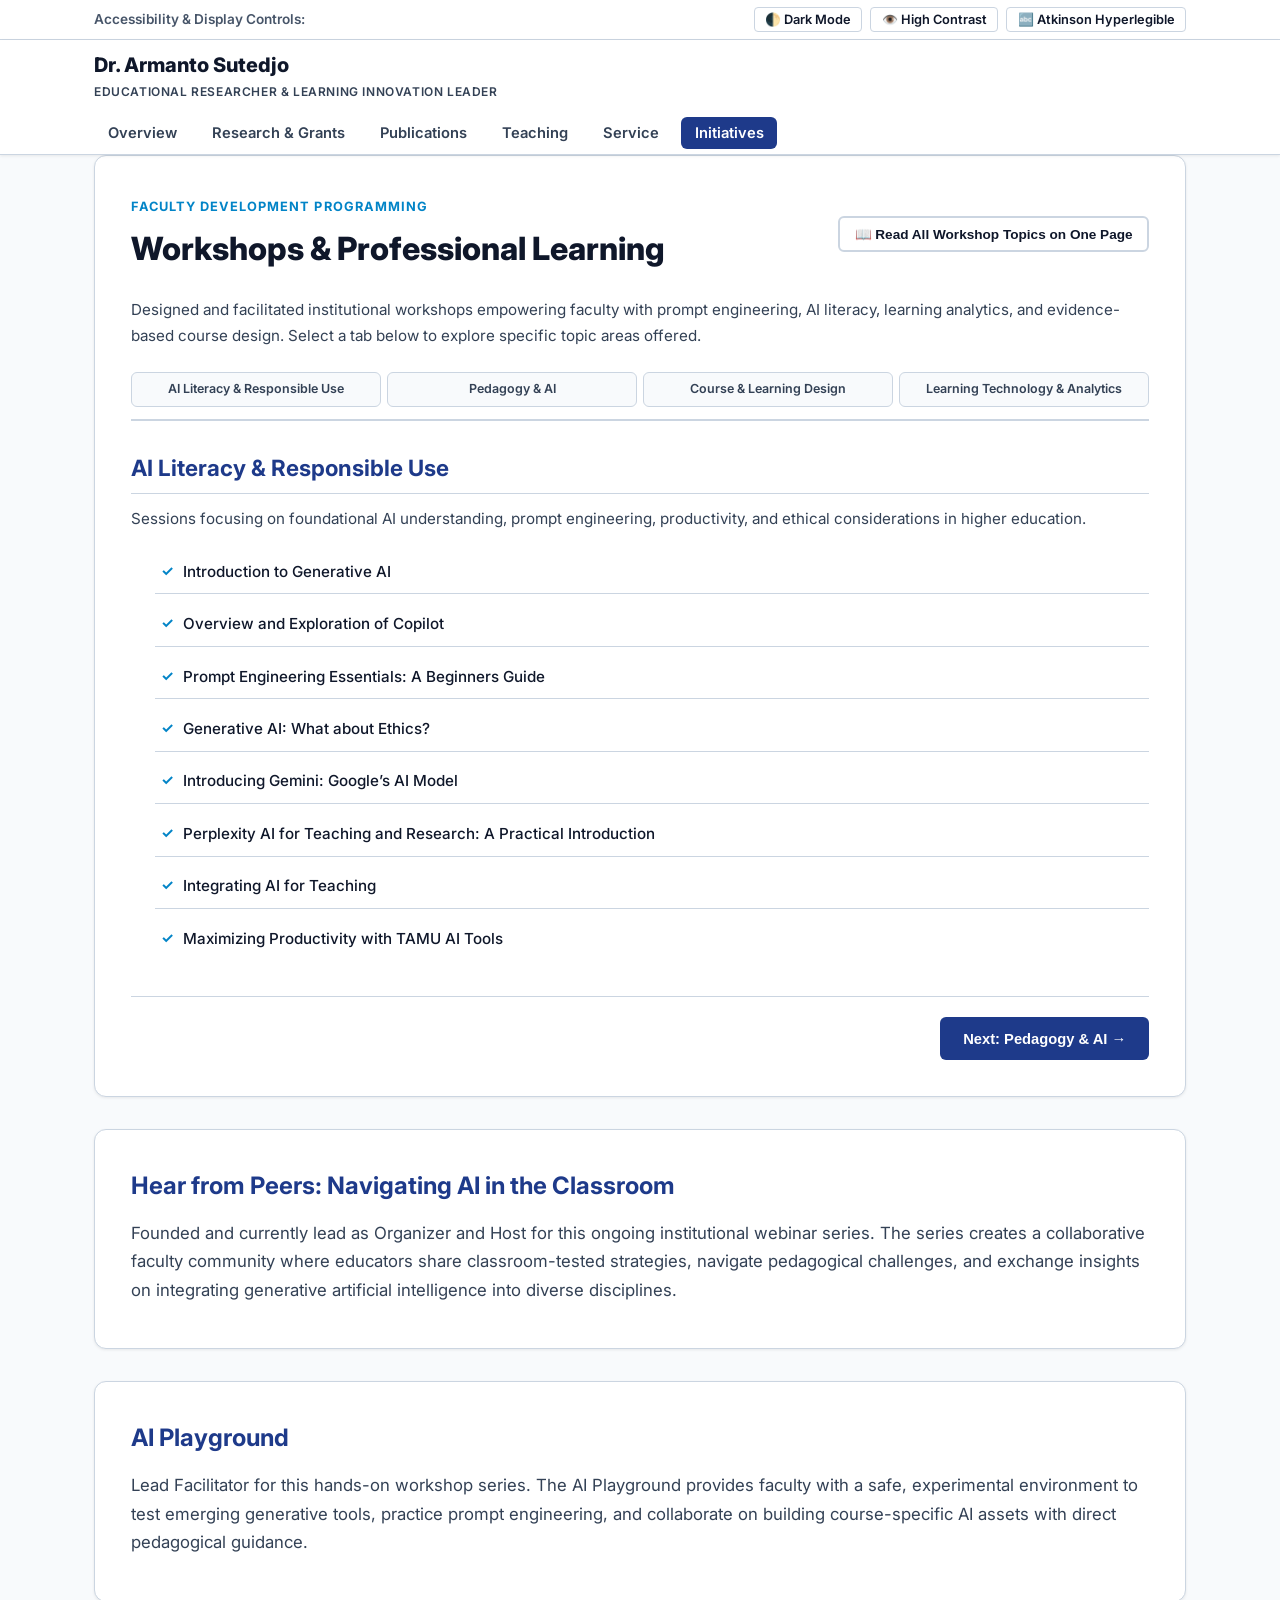
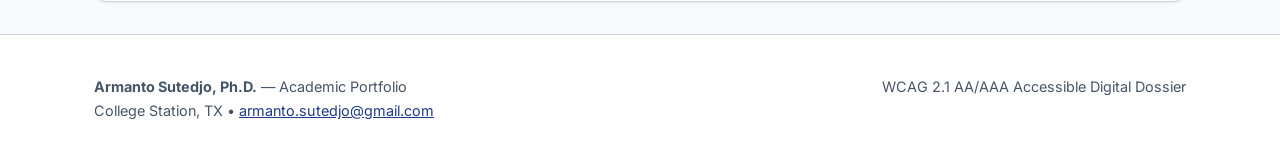
==== commit d6584db2: "Remove redundant 'Initiative Overview' text" ====
--- a/initiatives.html
+++ b/initiatives.html
@@ -230,7 +230,7 @@
     <section class="card" id="peer-section" aria-labelledby="peer-heading">
       <h2 id="peer-heading" style="font-size:1.5rem; color:var(--primary); margin-bottom:0.75rem;">Hear from Peers: Navigating AI in the Classroom</h2>
       <p style="color:var(--text-muted); font-size:1.05rem; line-height:1.7; margin-bottom:0.5rem;">
-        <strong>Initiative Overview:</strong> Founded and currently lead as Organizer and Host for this ongoing institutional webinar series (Fall 2023 – Present). The series creates a collaborative faculty community where educators share classroom-tested strategies, navigate pedagogical challenges, and exchange insights on integrating generative artificial intelligence into diverse disciplines.
+      Founded and currently lead as Organizer and Host for this ongoing institutional webinar series. The series creates a collaborative faculty community where educators share classroom-tested strategies, navigate pedagogical challenges, and exchange insights on integrating generative artificial intelligence into diverse disciplines.
       </p>
     </section>
 
@@ -238,7 +238,7 @@
     <section class="card" id="playground-section" aria-labelledby="playground-heading">
       <h2 id="playground-heading" style="font-size:1.5rem; color:var(--primary); margin-bottom:0.75rem;">AI Playground</h2>
       <p style="color:var(--text-muted); font-size:1.05rem; line-height:1.7; margin-bottom:0.5rem;">
-        <strong>Initiative Overview:</strong> Lead Facilitator for this hands-on workshop series (Fall 2023 – Present). The AI Playground provides faculty with a safe, experimental environment to test emerging generative tools, practice prompt engineering, and collaborate on building course-specific AI assets with direct pedagogical guidance.
+      Lead Facilitator for this hands-on workshop series. The AI Playground provides faculty with a safe, experimental environment to test emerging generative tools, practice prompt engineering, and collaborate on building course-specific AI assets with direct pedagogical guidance.
       </p>
     </section>
 
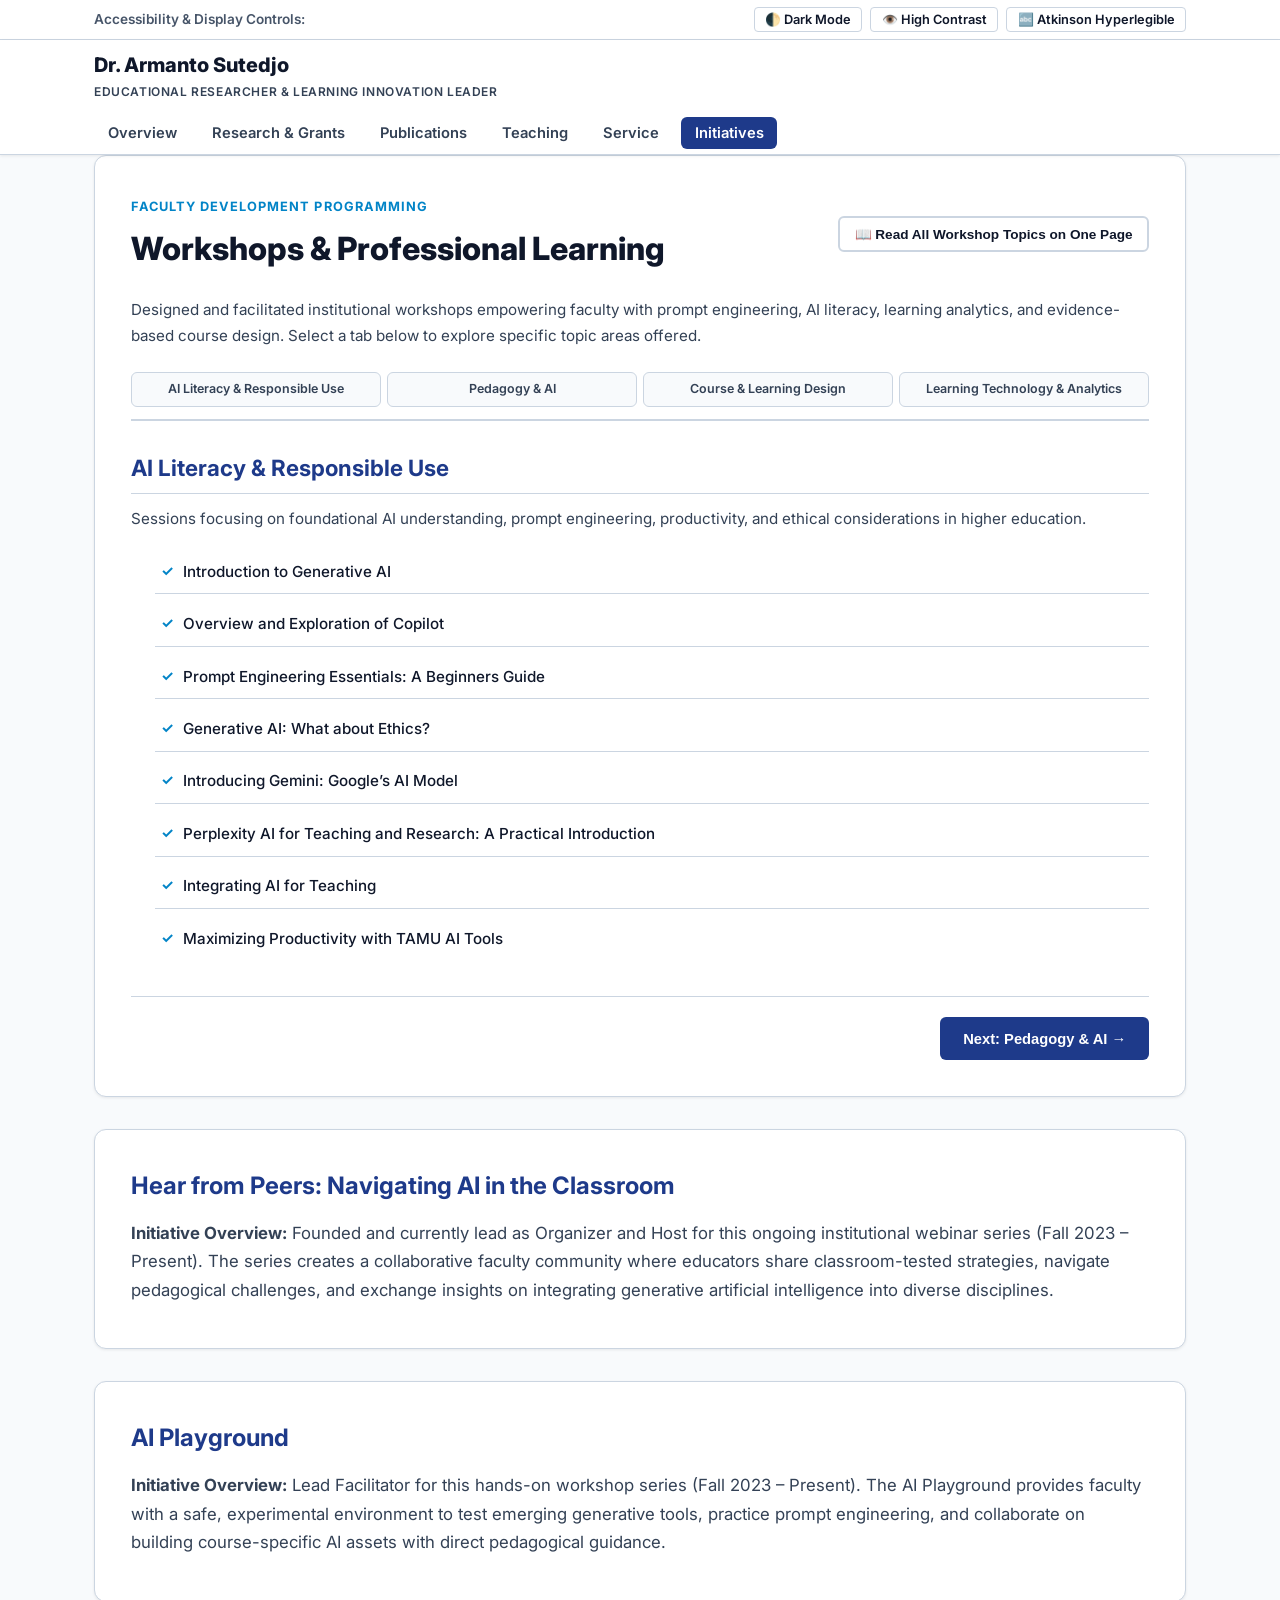
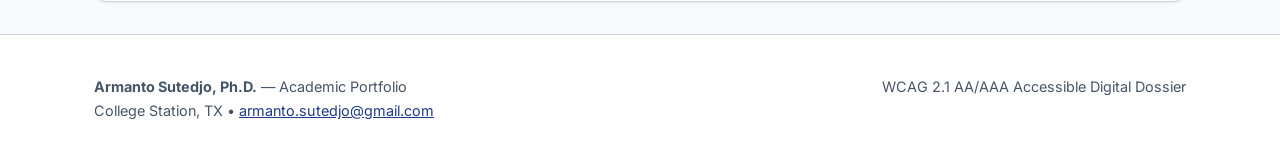
==== commit bb2d46d2: "Add files via upload" ====
--- a/initiatives.html
+++ b/initiatives.html
@@ -230,7 +230,7 @@
     <section class="card" id="peer-section" aria-labelledby="peer-heading">
       <h2 id="peer-heading" style="font-size:1.5rem; color:var(--primary); margin-bottom:0.75rem;">Hear from Peers: Navigating AI in the Classroom</h2>
       <p style="color:var(--text-muted); font-size:1.05rem; line-height:1.7; margin-bottom:0.5rem;">
-      Founded and currently lead as Organizer and Host for this ongoing institutional webinar series. The series creates a collaborative faculty community where educators share classroom-tested strategies, navigate pedagogical challenges, and exchange insights on integrating generative artificial intelligence into diverse disciplines.
+        <strong>Initiative Overview:</strong> Founded and currently lead as Organizer and Host for this ongoing institutional webinar series (Fall 2023 – Present). The series creates a collaborative faculty community where educators share classroom-tested strategies, navigate pedagogical challenges, and exchange insights on integrating generative artificial intelligence into diverse disciplines.
       </p>
     </section>
 
@@ -238,7 +238,7 @@
     <section class="card" id="playground-section" aria-labelledby="playground-heading">
       <h2 id="playground-heading" style="font-size:1.5rem; color:var(--primary); margin-bottom:0.75rem;">AI Playground</h2>
       <p style="color:var(--text-muted); font-size:1.05rem; line-height:1.7; margin-bottom:0.5rem;">
-      Lead Facilitator for this hands-on workshop series. The AI Playground provides faculty with a safe, experimental environment to test emerging generative tools, practice prompt engineering, and collaborate on building course-specific AI assets with direct pedagogical guidance.
+        <strong>Initiative Overview:</strong> Lead Facilitator for this hands-on workshop series (Fall 2023 – Present). The AI Playground provides faculty with a safe, experimental environment to test emerging generative tools, practice prompt engineering, and collaborate on building course-specific AI assets with direct pedagogical guidance.
       </p>
     </section>
 
